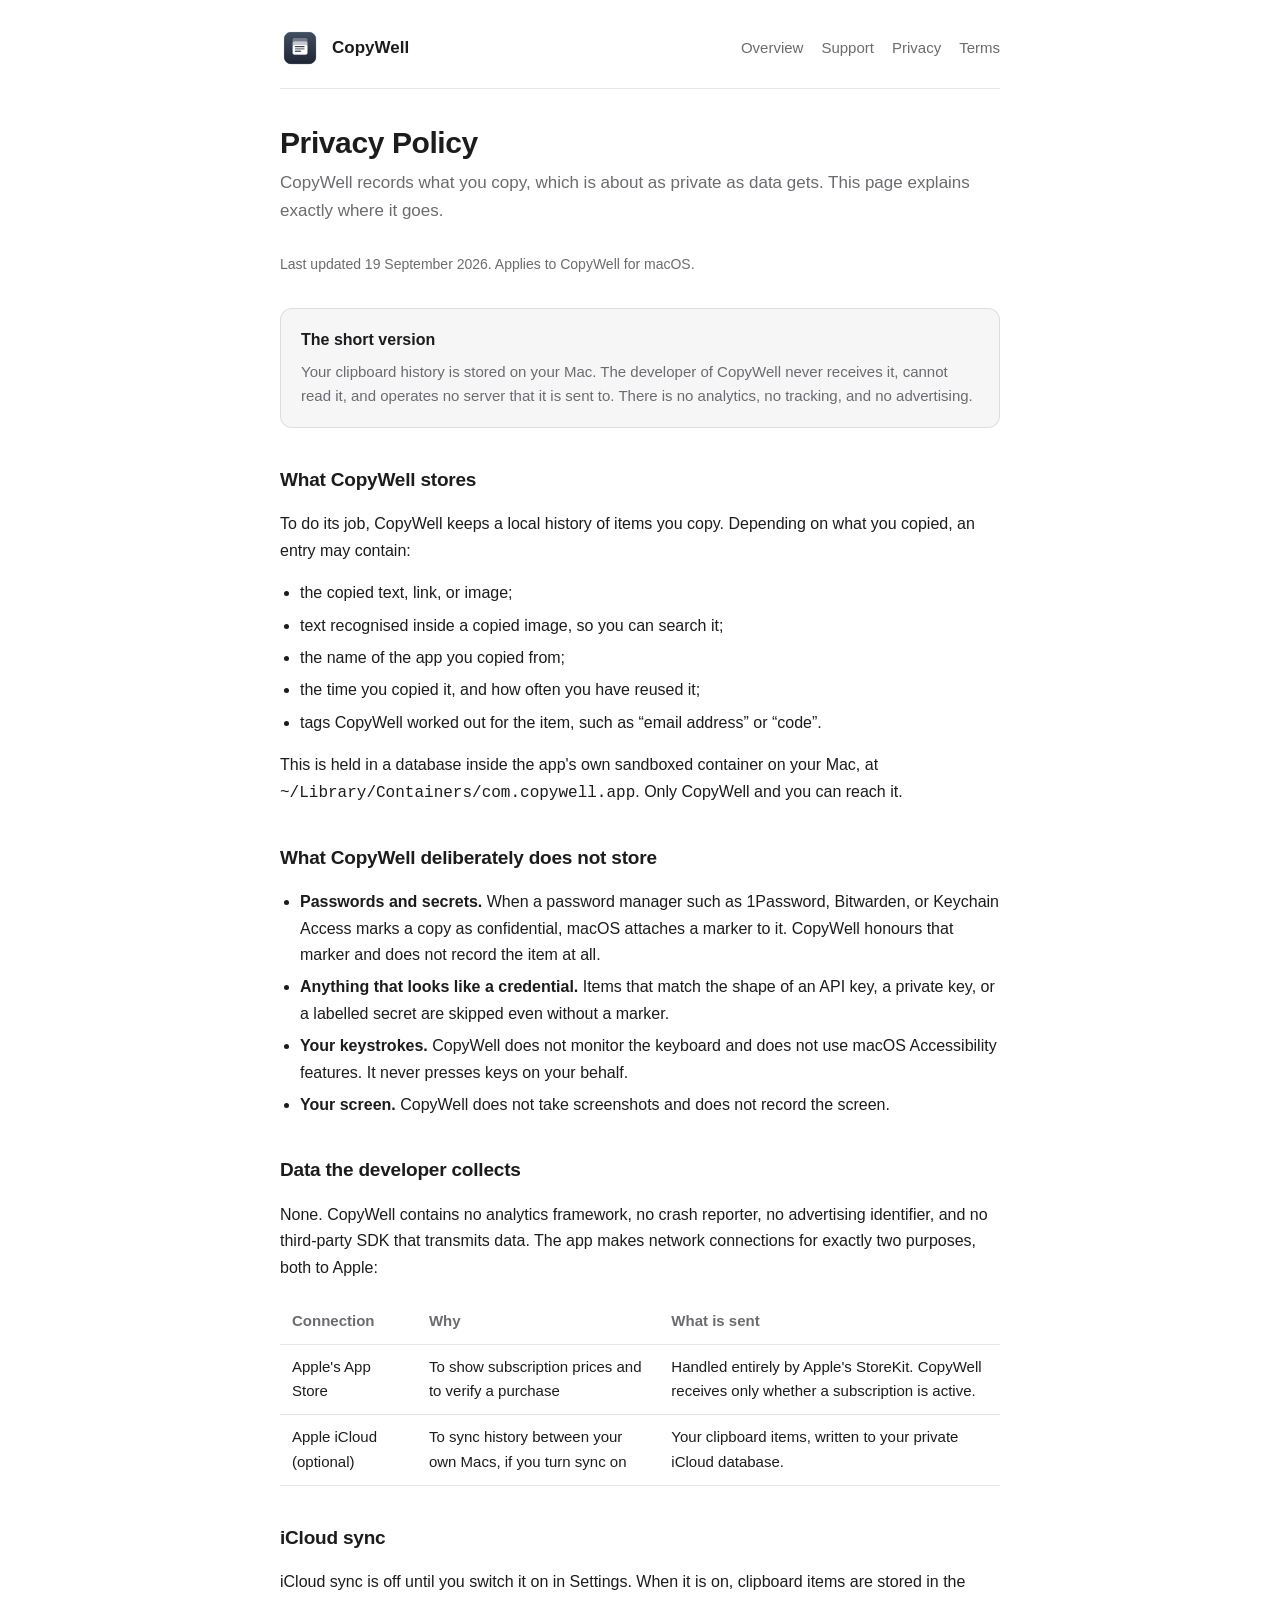
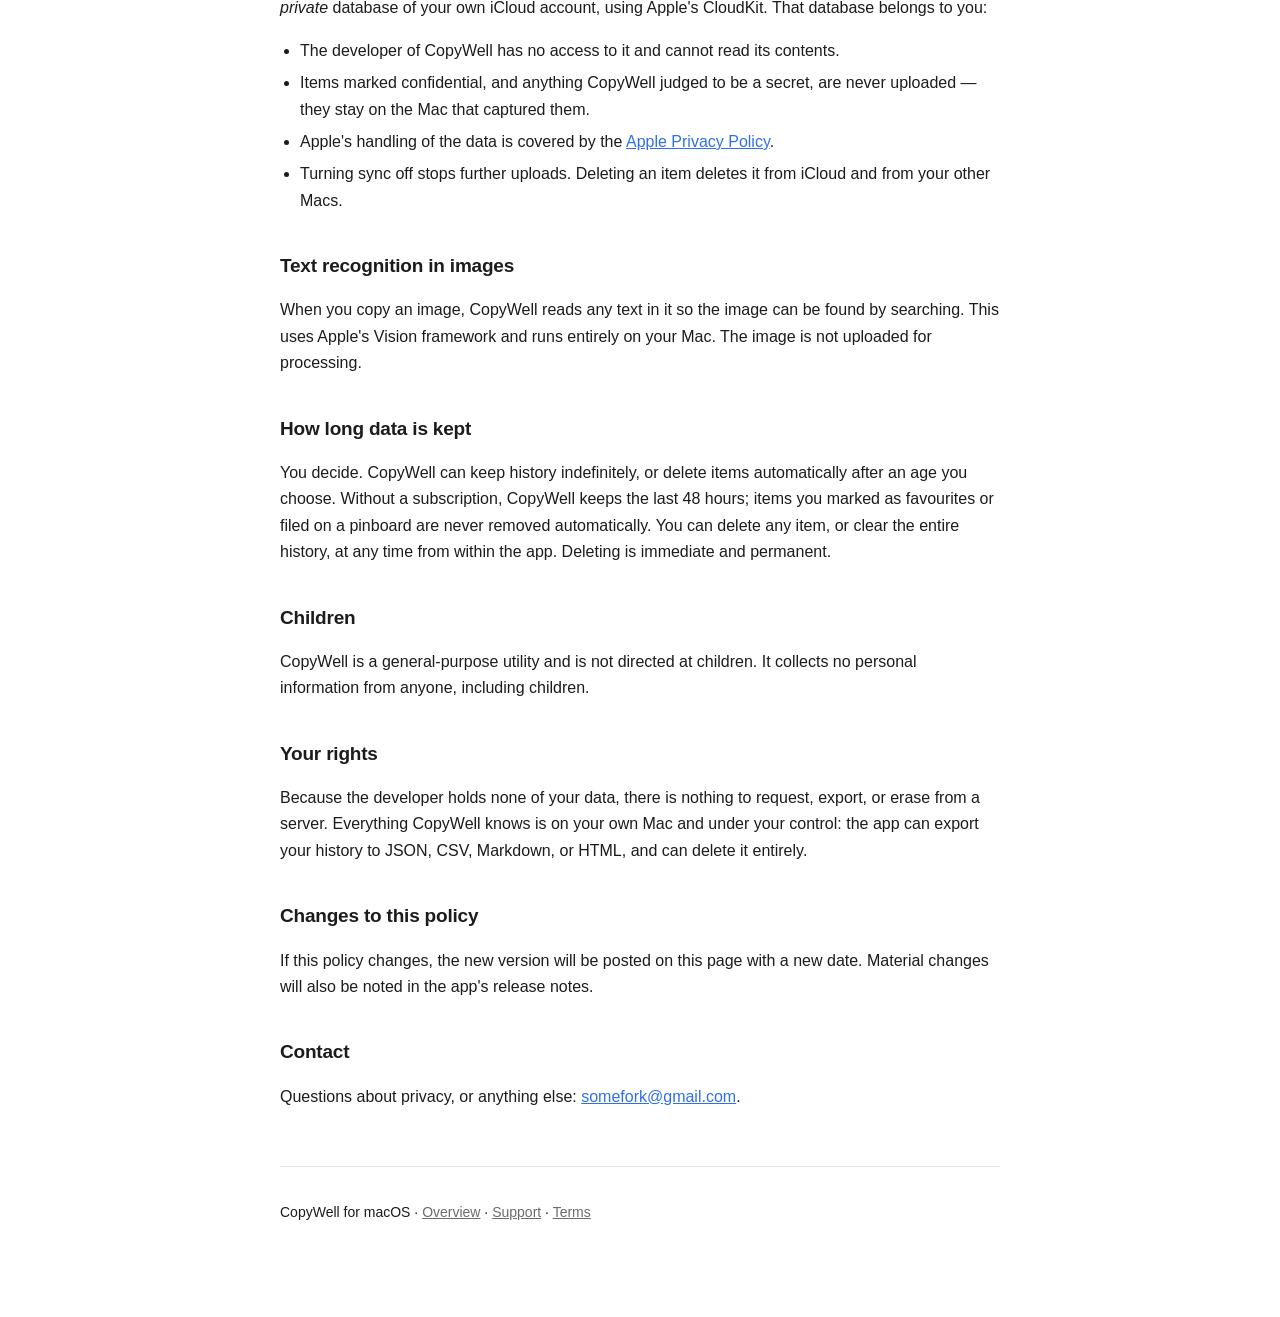
==== docs/privacy.html @ 3cc8e747 "feat: the privacy policy, terms and support pages App Review requires App Review follows the links o" ====
<!DOCTYPE html>
<html lang="en">
<head>
<meta charset="utf-8">
<meta name="viewport" content="width=device-width, initial-scale=1">
<title>Privacy Policy — CopyWell</title>
<meta name="description" content="How CopyWell handles clipboard data. Short version: it stays on your Mac, and the developer never receives it.">
<link rel="icon" href="icon.png">
<link rel="stylesheet" href="style.css">
</head>
<body>
<div class="wrap">

<header class="site">
  <img src="icon.png" alt="CopyWell">
  <span class="name">CopyWell</span>
  <nav>
    <a href="index.html">Overview</a>
    <a href="support.html">Support</a>
    <a href="privacy.html">Privacy</a>
    <a href="terms.html">Terms</a>
  </nav>
</header>

<h1>Privacy Policy</h1>
<p class="lede">CopyWell records what you copy, which is about as private as data gets. This page explains exactly where it goes.</p>
<p class="updated">Last updated 19 September 2026. Applies to CopyWell for macOS.</p>

<div class="card">
  <h3>The short version</h3>
  <p>Your clipboard history is stored on your Mac. The developer of CopyWell never receives it, cannot read it, and operates no server that it is sent to. There is no analytics, no tracking, and no advertising.</p>
</div>

<h2>What CopyWell stores</h2>
<p>To do its job, CopyWell keeps a local history of items you copy. Depending on what you copied, an entry may contain:</p>
<ul>
  <li>the copied text, link, or image;</li>
  <li>text recognised inside a copied image, so you can search it;</li>
  <li>the name of the app you copied from;</li>
  <li>the time you copied it, and how often you have reused it;</li>
  <li>tags CopyWell worked out for the item, such as “email address” or “code”.</li>
</ul>
<p>This is held in a database inside the app's own sandboxed container on your Mac, at <code>~/Library/Containers/com.copywell.app</code>. Only CopyWell and you can reach it.</p>

<h2>What CopyWell deliberately does not store</h2>
<ul>
  <li><strong>Passwords and secrets.</strong> When a password manager such as 1Password, Bitwarden, or Keychain Access marks a copy as confidential, macOS attaches a marker to it. CopyWell honours that marker and does not record the item at all.</li>
  <li><strong>Anything that looks like a credential.</strong> Items that match the shape of an API key, a private key, or a labelled secret are skipped even without a marker.</li>
  <li><strong>Your keystrokes.</strong> CopyWell does not monitor the keyboard and does not use macOS Accessibility features. It never presses keys on your behalf.</li>
  <li><strong>Your screen.</strong> CopyWell does not take screenshots and does not record the screen.</li>
</ul>

<h2>Data the developer collects</h2>
<p>None. CopyWell contains no analytics framework, no crash reporter, no advertising identifier, and no third-party SDK that transmits data. The app makes network connections for exactly two purposes, both to Apple:</p>
<table>
  <tr><th>Connection</th><th>Why</th><th>What is sent</th></tr>
  <tr><td>Apple's App Store</td><td>To show subscription prices and to verify a purchase</td><td>Handled entirely by Apple's StoreKit. CopyWell receives only whether a subscription is active.</td></tr>
  <tr><td>Apple iCloud (optional)</td><td>To sync history between your own Macs, if you turn sync on</td><td>Your clipboard items, written to your private iCloud database.</td></tr>
</table>

<h2>iCloud sync</h2>
<p>iCloud sync is off until you switch it on in Settings. When it is on, clipboard items are stored in the <em>private</em> database of your own iCloud account, using Apple's CloudKit. That database belongs to you:</p>
<ul>
  <li>The developer of CopyWell has no access to it and cannot read its contents.</li>
  <li>Items marked confidential, and anything CopyWell judged to be a secret, are never uploaded — they stay on the Mac that captured them.</li>
  <li>Apple's handling of the data is covered by the <a href="https://www.apple.com/legal/privacy/">Apple Privacy Policy</a>.</li>
  <li>Turning sync off stops further uploads. Deleting an item deletes it from iCloud and from your other Macs.</li>
</ul>

<h2>Text recognition in images</h2>
<p>When you copy an image, CopyWell reads any text in it so the image can be found by searching. This uses Apple's Vision framework and runs entirely on your Mac. The image is not uploaded for processing.</p>

<h2>How long data is kept</h2>
<p>You decide. CopyWell can keep history indefinitely, or delete items automatically after an age you choose. Without a subscription, CopyWell keeps the last 48 hours; items you marked as favourites or filed on a pinboard are never removed automatically. You can delete any item, or clear the entire history, at any time from within the app. Deleting is immediate and permanent.</p>

<h2>Children</h2>
<p>CopyWell is a general-purpose utility and is not directed at children. It collects no personal information from anyone, including children.</p>

<h2>Your rights</h2>
<p>Because the developer holds none of your data, there is nothing to request, export, or erase from a server. Everything CopyWell knows is on your own Mac and under your control: the app can export your history to JSON, CSV, Markdown, or HTML, and can delete it entirely.</p>

<h2>Changes to this policy</h2>
<p>If this policy changes, the new version will be posted on this page with a new date. Material changes will also be noted in the app's release notes.</p>

<h2>Contact</h2>
<p>Questions about privacy, or anything else: <a href="mailto:somefork@gmail.com">somefork@gmail.com</a>.</p>

<footer class="site">
  <p>CopyWell for macOS · <a href="index.html">Overview</a> · <a href="support.html">Support</a> · <a href="terms.html">Terms</a></p>
</footer>

</div>
</body>
</html>
---- docs/style.css ----
/* One stylesheet for every page: the support site should look like the app —
   quiet, legible, and correct in both appearances without a switch. */
:root {
  --bg: #ffffff;
  --surface: #f6f6f7;
  --text: #1c1c1e;
  --muted: #6b6b70;
  --accent: #2f6fed;
  --border: rgba(0, 0, 0, 0.1);
}

@media (prefers-color-scheme: dark) {
  :root {
    --bg: #131315;
    --surface: #1d1d20;
    --text: #f2f2f4;
    --muted: #9a9aa0;
    --accent: #6f9bff;
    --border: rgba(255, 255, 255, 0.12);
  }
}

* { box-sizing: border-box; }

body {
  margin: 0;
  padding: 0 16px 80px;
  background: var(--bg);
  color: var(--text);
  font: 16px/1.65 -apple-system, BlinkMacSystemFont, "SF Pro Text", "Segoe UI", Roboto, sans-serif;
  -webkit-font-smoothing: antialiased;
}

.wrap { max-width: 720px; margin: 0 auto; }

header.site {
  display: flex;
  align-items: center;
  gap: 12px;
  padding: 28px 0 20px;
  border-bottom: 1px solid var(--border);
  margin-bottom: 36px;
}

header.site img { width: 40px; height: 40px; border-radius: 9px; }
header.site .name { font-weight: 600; font-size: 17px; }
header.site nav { margin-left: auto; display: flex; gap: 18px; }
header.site nav a { color: var(--muted); text-decoration: none; font-size: 15px; }
header.site nav a:hover { color: var(--text); }

h1 { font-size: 30px; line-height: 1.2; letter-spacing: -0.4px; margin: 0 0 8px; }
h2 { font-size: 19px; margin: 36px 0 10px; letter-spacing: -0.2px; }
p, li { color: var(--text); }
.lede { color: var(--muted); font-size: 17px; margin: 0 0 28px; }
.updated { color: var(--muted); font-size: 14px; margin-bottom: 32px; }

a { color: var(--accent); }

ul { padding-left: 20px; }
li { margin: 6px 0; }

.card {
  background: var(--surface);
  border: 1px solid var(--border);
  border-radius: 12px;
  padding: 18px 20px;
  margin: 20px 0;
}

.card h3 { margin: 0 0 6px; font-size: 16px; }
.card p { margin: 0; color: var(--muted); font-size: 15px; }

table { border-collapse: collapse; width: 100%; margin: 18px 0; font-size: 15px; }
th, td { text-align: left; padding: 10px 12px; border-bottom: 1px solid var(--border); vertical-align: top; }
th { color: var(--muted); font-weight: 600; }

footer.site {
  margin-top: 56px;
  padding-top: 20px;
  border-top: 1px solid var(--border);
  color: var(--muted);
  font-size: 14px;
}

footer.site a { color: var(--muted); }
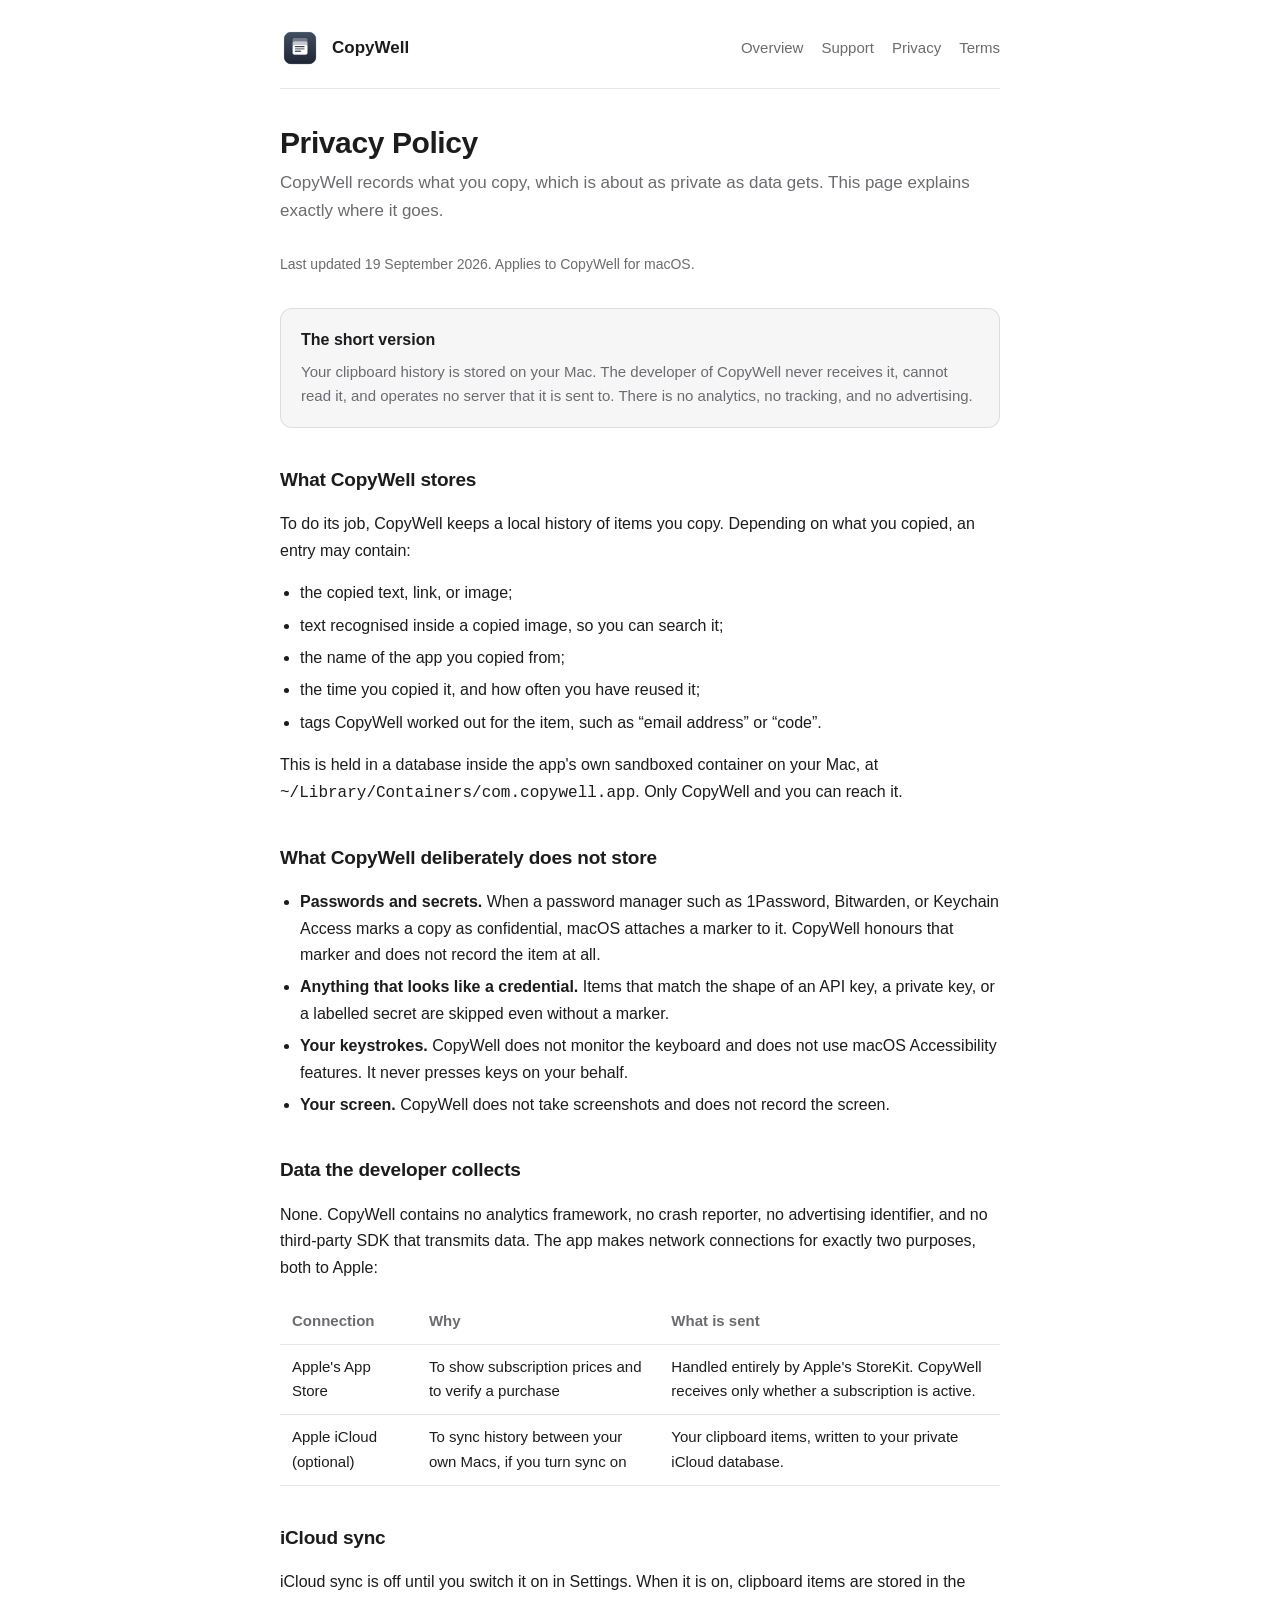
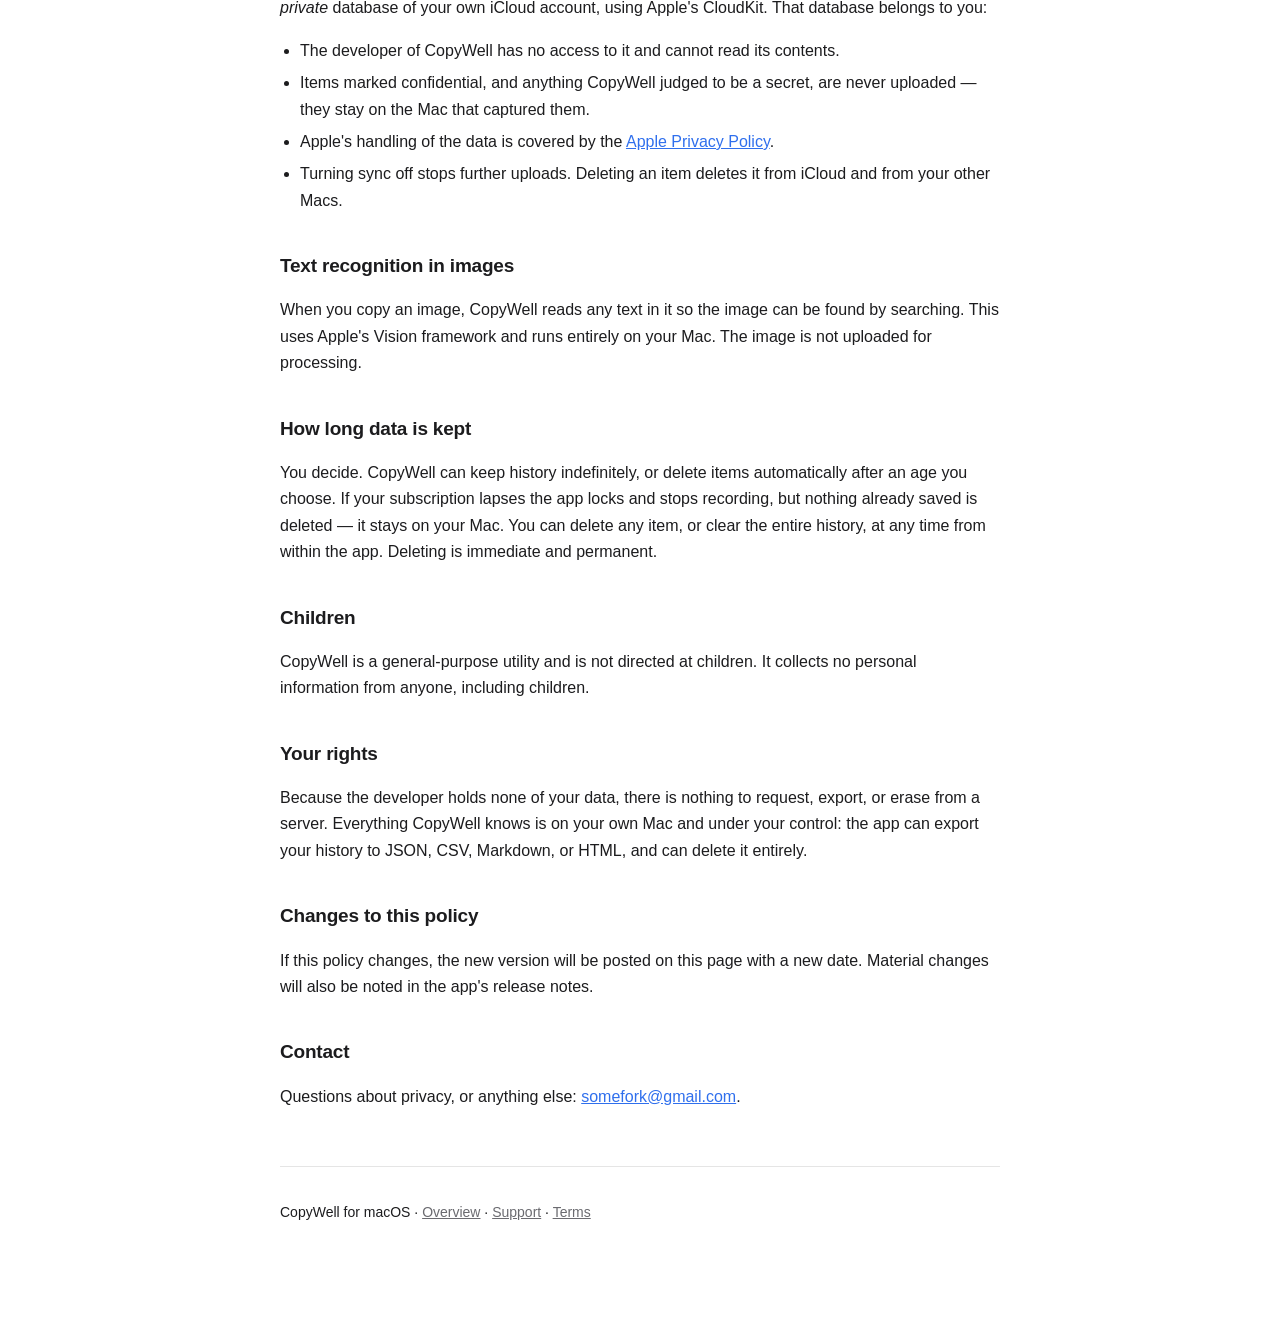
==== commit abfc883e: "docs: correct the retention paragraph in the privacy policy Co-Authored-By: Claude Opus 5 <noreply@a" ====
--- a/docs/privacy.html
+++ b/docs/privacy.html
@@ -71,7 +71,7 @@
 <p>When you copy an image, CopyWell reads any text in it so the image can be found by searching. This uses Apple's Vision framework and runs entirely on your Mac. The image is not uploaded for processing.</p>
 
 <h2>How long data is kept</h2>
-<p>You decide. CopyWell can keep history indefinitely, or delete items automatically after an age you choose. Without a subscription, CopyWell keeps the last 48 hours; items you marked as favourites or filed on a pinboard are never removed automatically. You can delete any item, or clear the entire history, at any time from within the app. Deleting is immediate and permanent.</p>
+<p>You decide. CopyWell can keep history indefinitely, or delete items automatically after an age you choose. If your subscription lapses the app locks and stops recording, but nothing already saved is deleted — it stays on your Mac. You can delete any item, or clear the entire history, at any time from within the app. Deleting is immediate and permanent.</p>
 
 <h2>Children</h2>
 <p>CopyWell is a general-purpose utility and is not directed at children. It collects no personal information from anyone, including children.</p>
